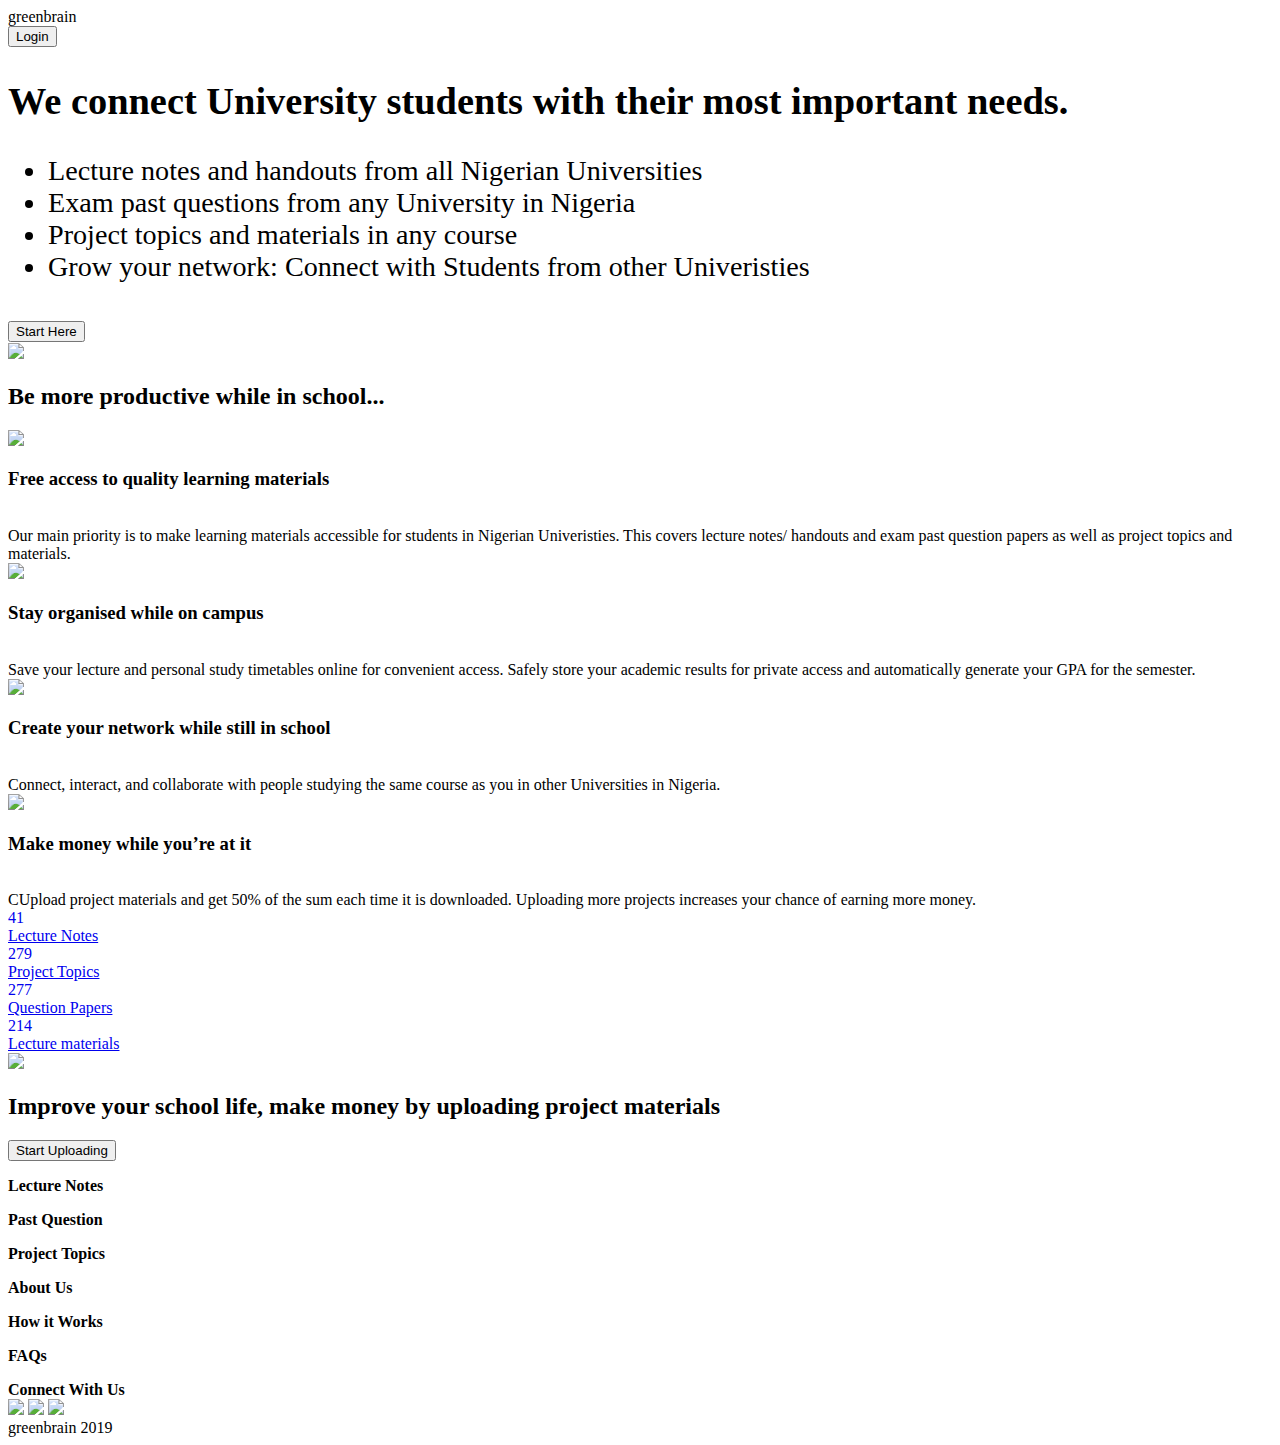
==== index.html @ 3388024a "Add files via upload" ====
<!DOCTYPE html>
<html lang="en">

<head>
    <title>greenbrain | Lecture handouts, past question papers, project topics and materials</title>
    <link rel="stylesheet" href="../greenbrain website/bootstrap/css/bootstrap.min.css">
    <meta charset="UTF-8">
    <meta name="viewport" content="width=device-width, initial scale=1.0">
    <link rel="icon" type="image/ico" href="../greenbrain website/resources/greenbrainlogo.png">
    <link rel="stylesheet" href="../greenbrain website/resources/style4.css">
</head>

<body class="container-fluid">
    <div class="">
        <nav class="row h-50">
            <div class="col-xl-6">
            greenbrain <br>
            </div>
            <div class="col-xl-6 text-right"><a href="../greenbrain website/Login.html"><button class="btn btn-outline-dark">Login</button></a>
            </div>
        </nav>
        <div class="row w-100 main-body">
            <div class="col w-100 h-100">
                <div class="" >
                    <div class="">
                        <h2 class="w-100 h-100" style="font-size:3vw;">We connect
                            University
                            students with
                            their most
                            important needs.</h2>
                    </div>
                    <div class="w-100 h-100" style="font-size:2.2vw;">
                        <ul>
                            <li class=""> Lecture notes and handouts
                                            from all Nigerian Universities</li>
                            <li class="">Exam past questions from any
                                            University in Nigeria</li>
                            <li class=""> Project topics and materials in
                                            any course</li>
                            <li class="">Grow your network: Connect
                                            with Students from other
                                            Univeristies</li>
                        </ul>
                        <div class="text-left pl-5">
                            <a href="../greenbrain website/Login.html"></a> <button class="btn btn-lg btn-1 btn-link">Start Here</button> </a>
                        </div>        
                    </div>
                </div>
            </div>
        <div class="col text-center p-5">
            <img class="img-responsive h-75 w-75 img-animate" src="..//greenbrain website/resources/annimbooks.svg">
        </div>
    </div>
        <div class="lite-green-center pt-5 pl-0 pr-0">
            <div class="text-center">
                <h2>Be more productive while in school...</h2>
            </div>
            <div class="row pt-10 pr-0 pb-4 pl-5"> 
                <div class="col-sm-4 bg-white border shadow-card m-5">
                    <img src="../greenbrain website/resources/books.png">
                    <h3>Free access to quality learning materials</h3> <br>
                    <a>Our main priority is to make
                        learning materials accessible for
                        students in Nigerian Univeristies.
                        This covers lecture notes/
                        handouts and exam past question
                        papers as well as project topics
                        and materials.
                    </a>
                </div>
                <div class="col-sm-4 bg-white border shadow-card m-5">
                    <img src="../greenbrain website/resources/calendar.png">
                    <h3>Stay organised while on campus</h3> <br>
                    <a>Save your lecture and personal
                    study timetables online for
                    convenient access. Safely store
                    your academic results for private
                    access and automatically
                    generate your GPA for the
                    semester. 
                     </a>
                </div>
                <div class="col-sm-4 bg-white border shadow-card m-5">
                    <img src="../greenbrain website/resources/connect.png">
                    <h3>Create your network while still in school</h3> <br>
                    <a>Connect, interact, and collaborate
                    with people studying the same
                    course as you in other
                    Universities in Nigeria.
                      </a>
                </div>
                <div class="col-sm-4 bg-white border shadow-card m-5">
                    <img src="../greenbrain website/resources/moneybg.png">
                    <h3>Make money while you’re at it</h3> <br>
                    <a>CUpload project materials and get
                    50% of the sum each time it is
                    downloaded. Uploading more
                    projects increases your chance of
                    earning more money.
                      </a>
                </div>
            </div>
        </div>
        <div class="row text-center">
            <div class="col nolink-col">
                <a href="../greenbrain website/LectureNote.html" class="text-bg pick-41" style="text-decoration: none;" >41</a><br>
                <a href="../greenbrain website/LectureNote.html">Lecture Notes</a>
            </div>
            <div class="col nolink-col">
                <a href="../greenbrain website/ProjectTopic.html" class="text-bg pick-279" style="text-decoration: none;">279</a><br>
                <a href="../greenbrain website/ProjectTopic.html">Project Topics</a>
            </div>
            <div class="col nolink-col">
                <a href="../greenbrain website/PastQuestions.html" class="text-bg pick-277 nolink-col" style="text-decoration: none;">277</a> <br> 
                <a href="../greenbrain website/PastQuestions.html">Question Papers</a>
            </div>
            <div class="col">
                <a href="../greenbrain website/LectureNote.html" class="text-bg pick-214" style="text-decoration: none;">214</a> <br>
                <a href="../greenbrain website/LectureNote.html">Lecture materials</a>
            </div>
        </div>
        <div>
            <div class=" row lite-green-center pt-10 pb-10">
                <div class="text-right">
                    <img class="img responsive w-75 h-75" src="../greenbrain website/resources/schbx.svg">
                </div>
                <div class="col vert-align">
                    <h2 class="vert-align">Improve your
                    school life, make
                    money by
                    uploading project
                    materials
                    </h2>
                </div>
                <div class="col vert-align">
                    <button href="#" class="btn btn-1">Start Uploading</button>
                </div>
            </div>
        </div>
        <div id="grad1">
            <div class="row text-center text-white">
                <div class="col-md-2 m-5">
                    <strong><p>Lecture Notes</p>
                    <p>Past Question</p>
                    <p>Project Topics</p> </strong>
                </div>
                <div class="col-md-2 m-5">
                    <strong><p>About Us</p>
                    <p>How it Works</p>
                    <p>FAQs</p></strong>
                </div>
                <div class="col-md-2 m-5">
                    <strong><a>Connect With Us</a></strong><br>
                    <a href="#"><img src="../greenbrain website/resources/facebook.svg"></a>
                    <a class="h-25 w-25" href="#"><img src="../greenbrain website/resources/twitter3.svg"></a>
                    <a href="#"><img src="../greenbrain website/resources/linkedin.svg"></a>
                </div>
            </div>
            <div class="text-center">
                <footer>greenbrain 2019</footer>
            </div>
        </div>
    </div>
</body>
</html>
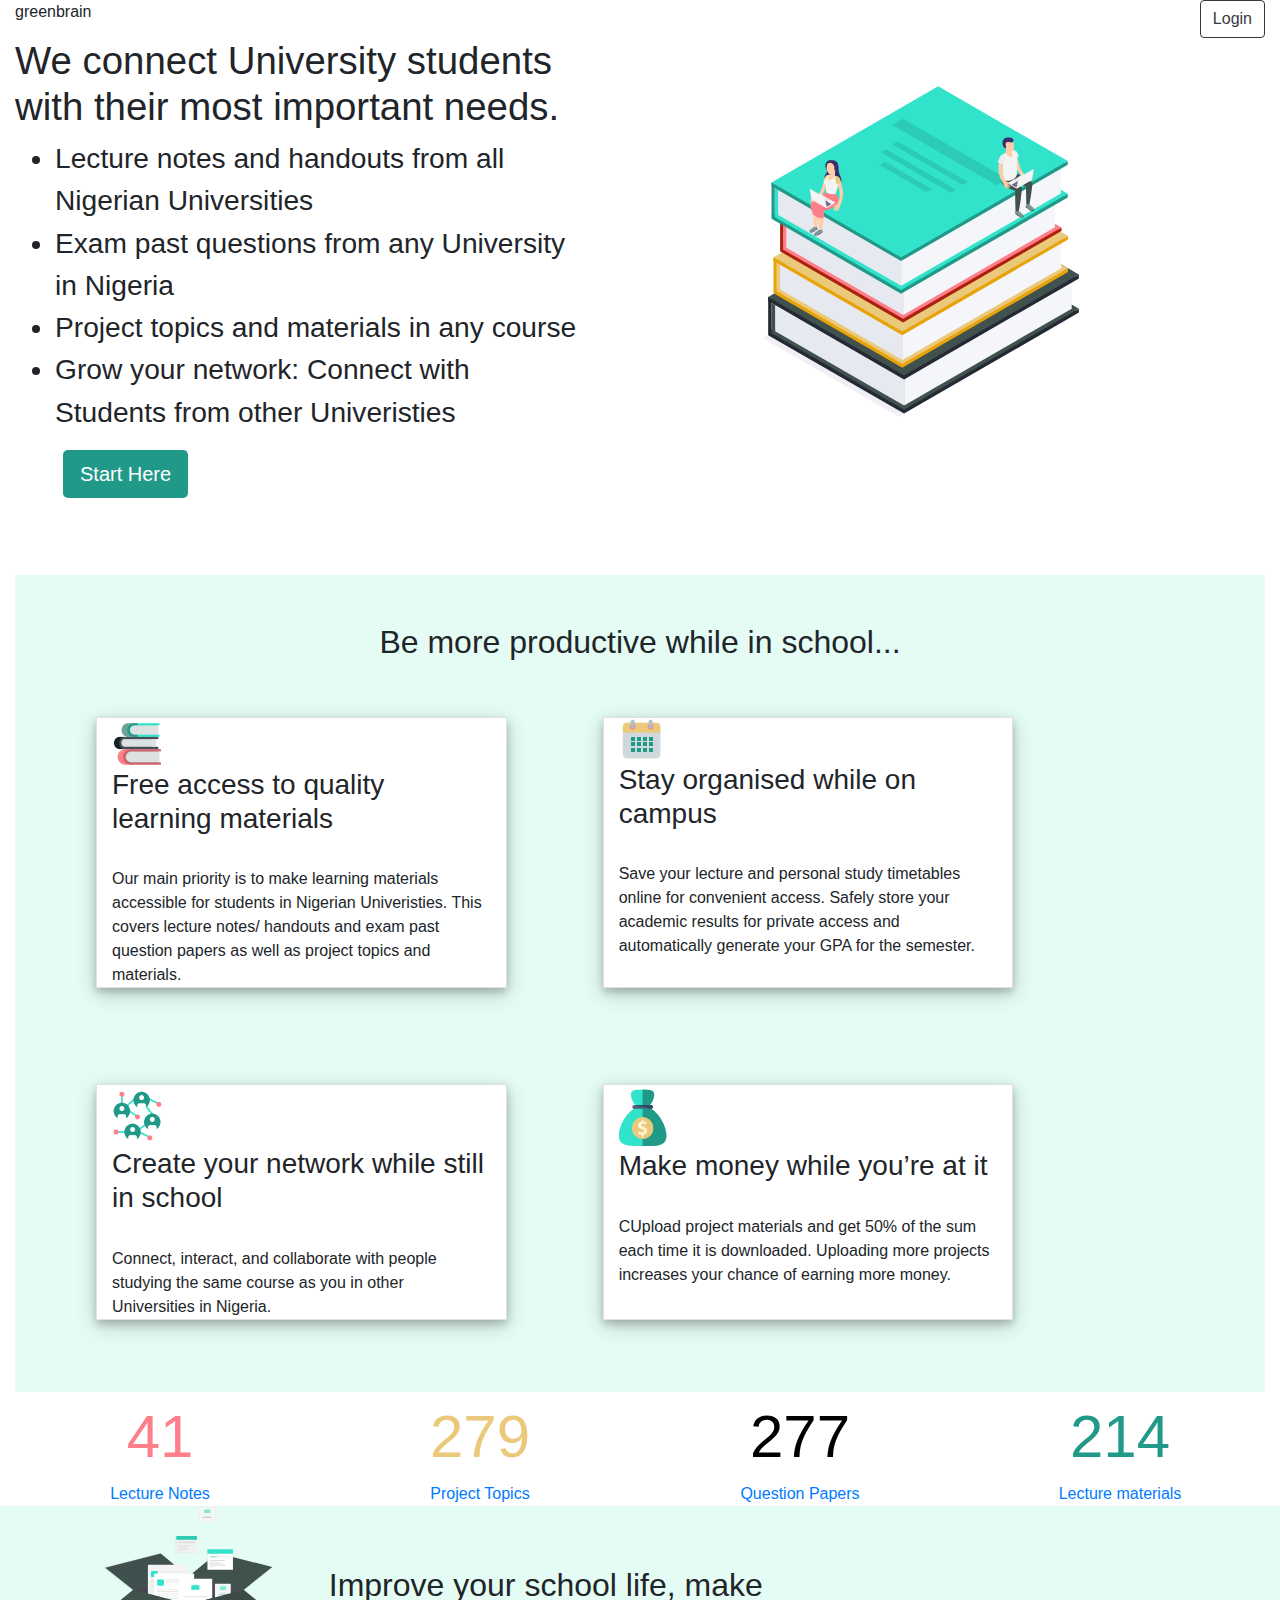
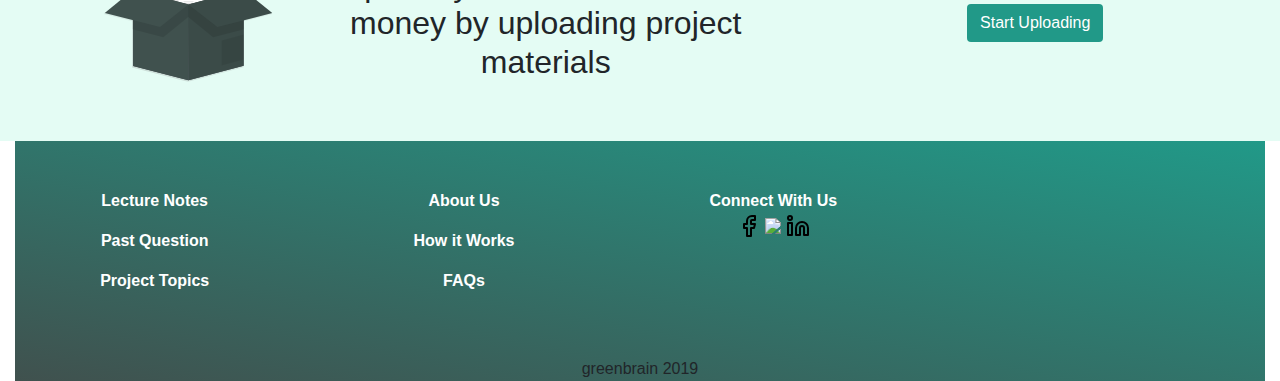
==== commit 7c180bbe: "Update index.html" ====
--- a/index.html
+++ b/index.html
@@ -3,11 +3,11 @@
 
 <head>
     <title>greenbrain | Lecture handouts, past question papers, project topics and materials</title>
-    <link rel="stylesheet" href="../greenbrain website/bootstrap/css/bootstrap.min.css">
+    <link rel="stylesheet" href="bootstrap/css/bootstrap.min.css">
     <meta charset="UTF-8">
     <meta name="viewport" content="width=device-width, initial scale=1.0">
-    <link rel="icon" type="image/ico" href="../greenbrain website/resources/greenbrainlogo.png">
-    <link rel="stylesheet" href="../greenbrain website/resources/style4.css">
+    <link rel="icon" type="image/ico" href="resources/greenbrainlogo.png">
+    <link rel="stylesheet" href="resources/style4.css">
 </head>
 
 <body class="container-fluid">
@@ -16,7 +16,7 @@
             <div class="col-xl-6">
             greenbrain <br>
             </div>
-            <div class="col-xl-6 text-right"><a href="../greenbrain website/Login.html"><button class="btn btn-outline-dark">Login</button></a>
+            <div class="col-xl-6 text-right"><a href="Login.html"><button class="btn btn-outline-dark">Login</button></a>
             </div>
         </nav>
         <div class="row w-100 main-body">
@@ -42,13 +42,13 @@
                                             Univeristies</li>
                         </ul>
                         <div class="text-left pl-5">
-                            <a href="../greenbrain website/Login.html"></a> <button class="btn btn-lg btn-1 btn-link">Start Here</button> </a>
+                            <a href="..Login.html"></a> <button class="btn btn-lg btn-1 btn-link">Start Here</button> </a>
                         </div>        
                     </div>
                 </div>
             </div>
         <div class="col text-center p-5">
-            <img class="img-responsive h-75 w-75 img-animate" src="..//greenbrain website/resources/annimbooks.svg">
+            <img class="img-responsive h-75 w-75 img-animate" src="resources/annimbooks.svg">
         </div>
     </div>
         <div class="lite-green-center pt-5 pl-0 pr-0">
@@ -57,7 +57,7 @@
             </div>
             <div class="row pt-10 pr-0 pb-4 pl-5"> 
                 <div class="col-sm-4 bg-white border shadow-card m-5">
-                    <img src="../greenbrain website/resources/books.png">
+                    <img src="resources/books.png">
                     <h3>Free access to quality learning materials</h3> <br>
                     <a>Our main priority is to make
                         learning materials accessible for
@@ -69,7 +69,7 @@
                     </a>
                 </div>
                 <div class="col-sm-4 bg-white border shadow-card m-5">
-                    <img src="../greenbrain website/resources/calendar.png">
+                    <img src="resources/calendar.png">
                     <h3>Stay organised while on campus</h3> <br>
                     <a>Save your lecture and personal
                     study timetables online for
@@ -81,7 +81,7 @@
                      </a>
                 </div>
                 <div class="col-sm-4 bg-white border shadow-card m-5">
-                    <img src="../greenbrain website/resources/connect.png">
+                    <img src="resources/connect.png">
                     <h3>Create your network while still in school</h3> <br>
                     <a>Connect, interact, and collaborate
                     with people studying the same
@@ -90,7 +90,7 @@
                       </a>
                 </div>
                 <div class="col-sm-4 bg-white border shadow-card m-5">
-                    <img src="../greenbrain website/resources/moneybg.png">
+                    <img src="resources/moneybg.png">
                     <h3>Make money while you’re at it</h3> <br>
                     <a>CUpload project materials and get
                     50% of the sum each time it is
@@ -103,26 +103,26 @@
         </div>
         <div class="row text-center">
             <div class="col nolink-col">
-                <a href="../greenbrain website/LectureNote.html" class="text-bg pick-41" style="text-decoration: none;" >41</a><br>
-                <a href="../greenbrain website/LectureNote.html">Lecture Notes</a>
+                <a href="LectureNote.html" class="text-bg pick-41" style="text-decoration: none;" >41</a><br>
+                <a href="LectureNote.html">Lecture Notes</a>
             </div>
             <div class="col nolink-col">
-                <a href="../greenbrain website/ProjectTopic.html" class="text-bg pick-279" style="text-decoration: none;">279</a><br>
-                <a href="../greenbrain website/ProjectTopic.html">Project Topics</a>
+                <a href="ProjectTopic.html" class="text-bg pick-279" style="text-decoration: none;">279</a><br>
+                <a href="ProjectTopic.html">Project Topics</a>
             </div>
             <div class="col nolink-col">
-                <a href="../greenbrain website/PastQuestions.html" class="text-bg pick-277 nolink-col" style="text-decoration: none;">277</a> <br> 
-                <a href="../greenbrain website/PastQuestions.html">Question Papers</a>
+                <a href="PastQuestions.html" class="text-bg pick-277 nolink-col" style="text-decoration: none;">277</a> <br> 
+                <a href="PastQuestions.html">Question Papers</a>
             </div>
             <div class="col">
-                <a href="../greenbrain website/LectureNote.html" class="text-bg pick-214" style="text-decoration: none;">214</a> <br>
-                <a href="../greenbrain website/LectureNote.html">Lecture materials</a>
+                <a href="LectureNote.html" class="text-bg pick-214" style="text-decoration: none;">214</a> <br>
+                <a href="LectureNote.html">Lecture materials</a>
             </div>
         </div>
         <div>
             <div class=" row lite-green-center pt-10 pb-10">
                 <div class="text-right">
-                    <img class="img responsive w-75 h-75" src="../greenbrain website/resources/schbx.svg">
+                    <img class="img responsive w-75 h-75" src="resources/schbx.svg">
                 </div>
                 <div class="col vert-align">
                     <h2 class="vert-align">Improve your
@@ -151,9 +151,9 @@
                 </div>
                 <div class="col-md-2 m-5">
                     <strong><a>Connect With Us</a></strong><br>
-                    <a href="#"><img src="../greenbrain website/resources/facebook.svg"></a>
-                    <a class="h-25 w-25" href="#"><img src="../greenbrain website/resources/twitter3.svg"></a>
-                    <a href="#"><img src="../greenbrain website/resources/linkedin.svg"></a>
+                    <a href="#"><img src="resources/facebook.svg"></a>
+                    <a class="h-25 w-25" href="#"><img src="resources/twitter3.svg"></a>
+                    <a href="#"><img src="resources/linkedin.svg"></a>
                 </div>
             </div>
             <div class="text-center">
@@ -162,4 +162,4 @@
         </div>
     </div>
 </body>
-</html>+</html>
--- a/resources/style4.css
+++ b/resources/style4.css
@@ -0,0 +1,91 @@
+<style>
+
+.main-body {
+    background-color: rgb(210, 241, 163,0.3)
+}
+.img-animate {
+    width: 100px;
+    height: 100px;
+    position: relative;
+    animation-name: example;
+    animation-duration: 7s;
+    animation-iteration-count: infinite;
+  }
+  
+  @keyframes example {
+    0%   {left:0px; top:0px;}
+    25%  {left:0px; top:0px;}
+    50%  {left:0px; top:50px;}
+    75%  {left:0px; top:50px;}
+    100% {left:0px; top:0px;}
+  }
+  
+  .form-container {
+    position: relative;
+    width: 98%;
+    max-width: 480px;
+}
+
+.shadow {
+  box-shadow: 0 .5rem 1rem rgba(0,0,0,.15)!important;
+}
+
+  .div-button {
+    margin: 50%;
+  }
+
+  .btn-1 {
+      background-color: #219988;
+      color: white;
+  }
+  .lite-green-center {
+    background-color: #e4fcf4;
+  }
+  .shadow-card {
+    box-shadow: 0 4px 8px 0 rgba(0, 0, 0, 0.2), 0 6px 20px 0 rgba(0, 0, 0, 0.19);
+    text-align: left;
+  }
+  .text-bg {
+      text-align: center;
+      font-size: 60px;
+  }
+  .vert-align {
+      text-align: center;
+      margin: auto;
+  }
+  .pick-41 {
+    color: #fe7e8a;
+    text-decoration: none;
+}
+.pick-279 {
+    color: #ebc97a;
+    text-decoration: none;
+}
+.pick-277 {
+    color: #4e6532;
+    text-decoration: none;
+}
+.pick-214 {
+    color: #219988;
+    text-decoration: none;
+}
+.nolink-col {
+      color: black;
+      text-align: center;
+      text-decoration: none;
+      display: inline-block;
+    }
+    #grad1 {
+        height: 10%;
+        width: auto;
+        background-color: #40514e; 
+        background-image: linear-gradient(to bottom left, #219988, #40514e);
+      }
+      .body-bg {
+        background-color: #8ceccc;
+      }
+.middle-body {
+      background-color: white;
+      padding: 12vw 3vw 12vw 3vw;
+      margin: 5% 10% 5% 20%; 
+}